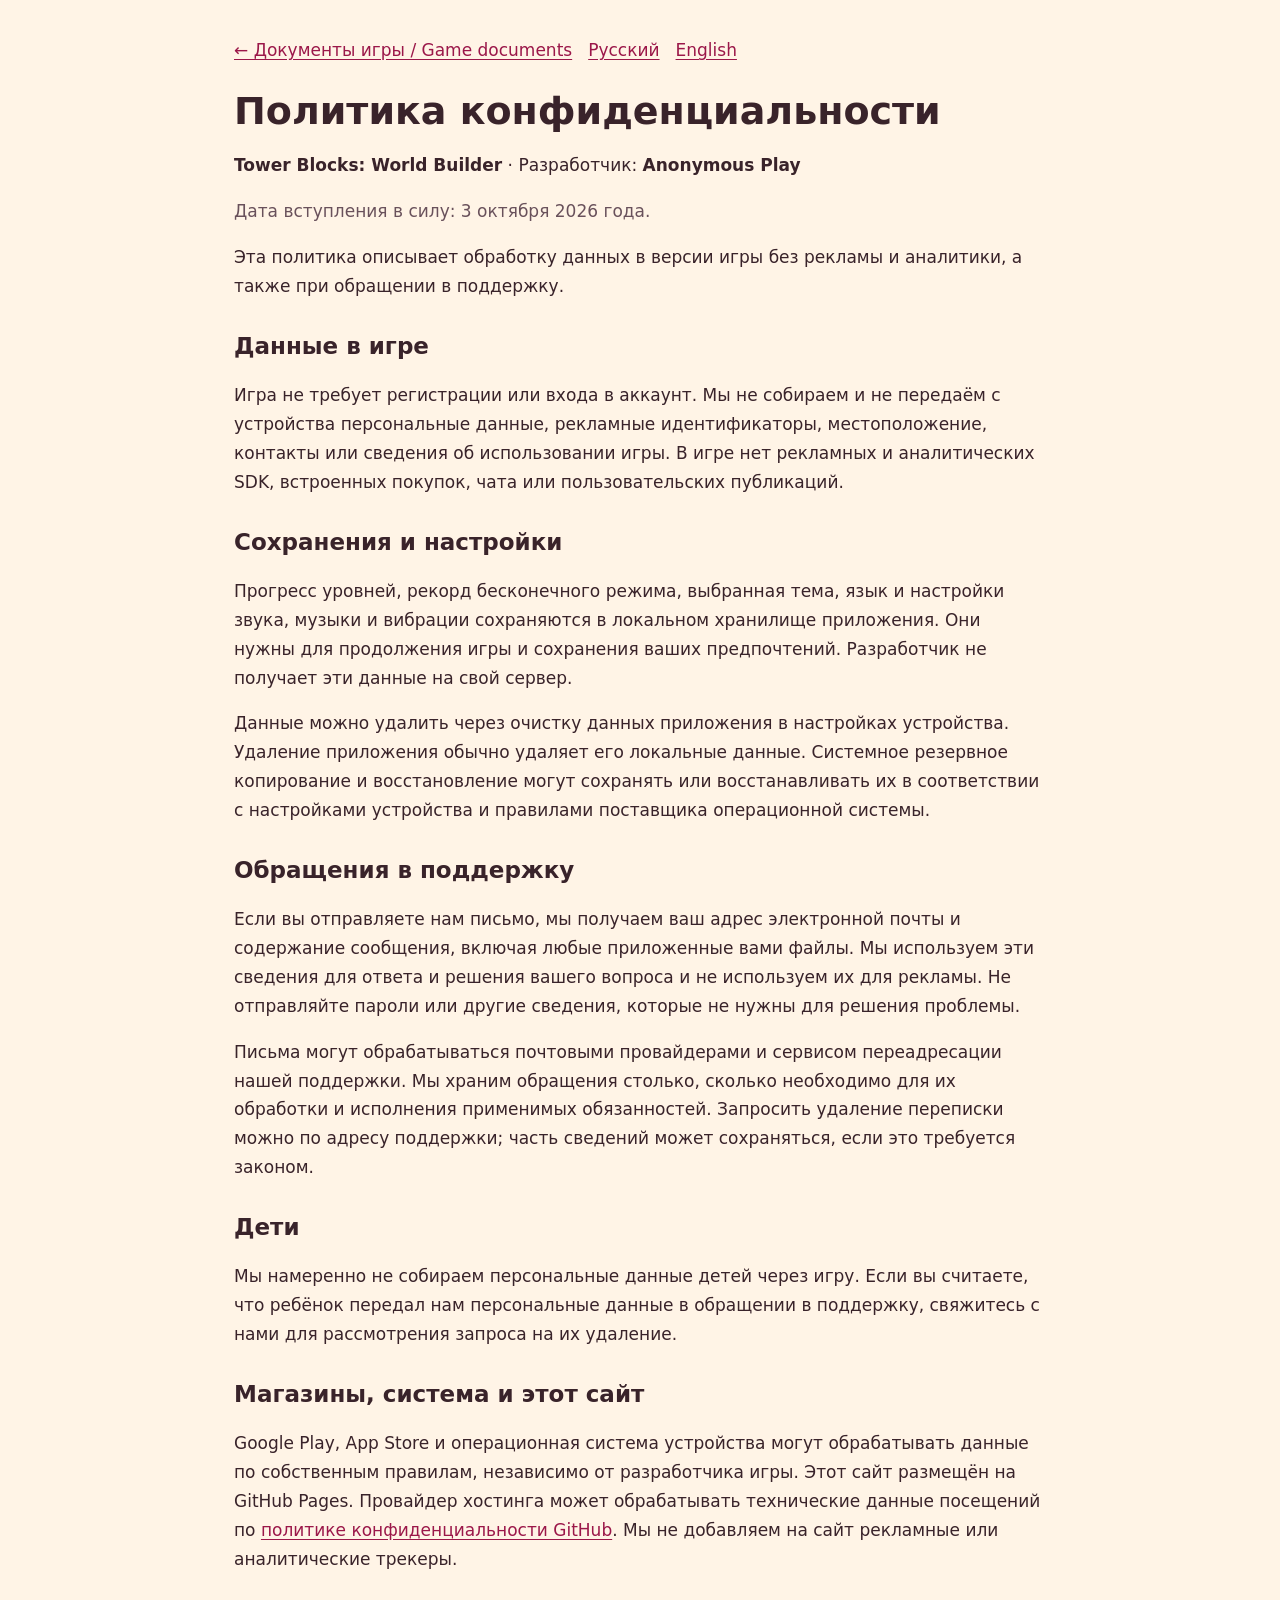
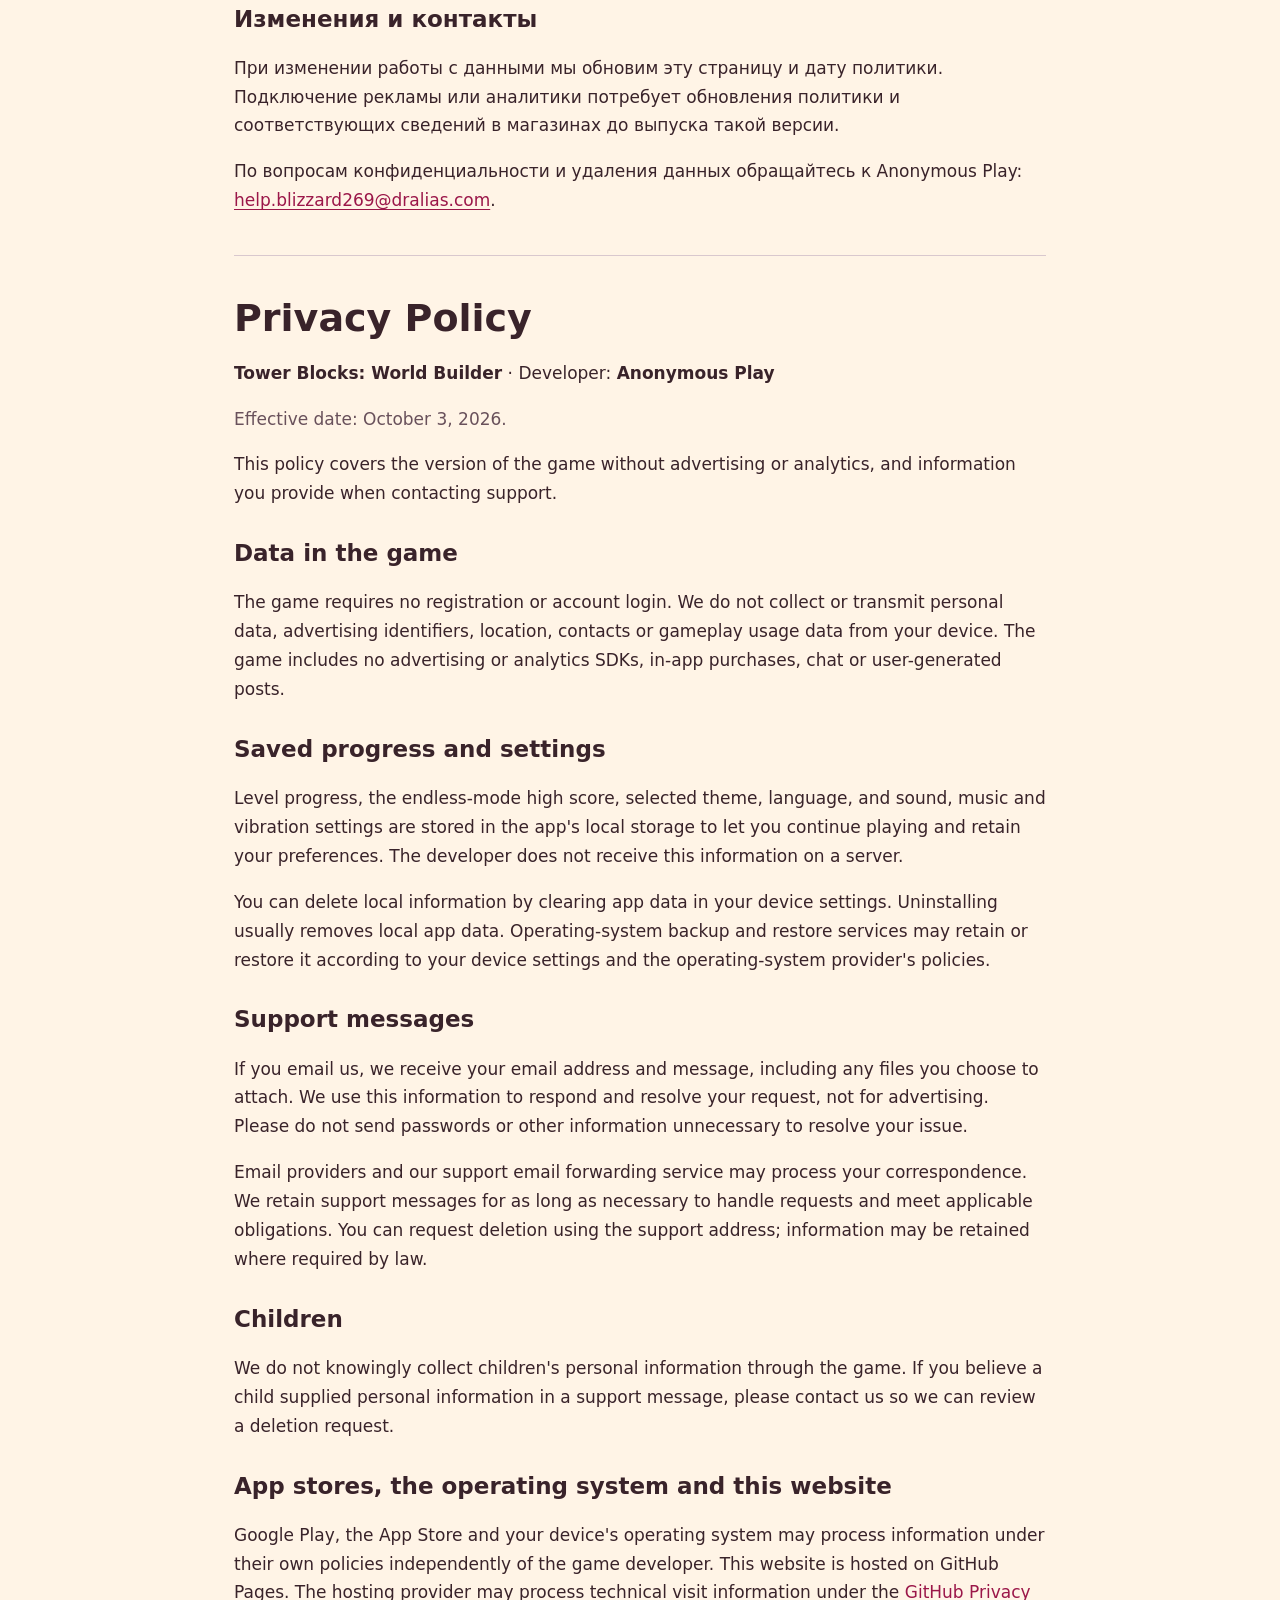
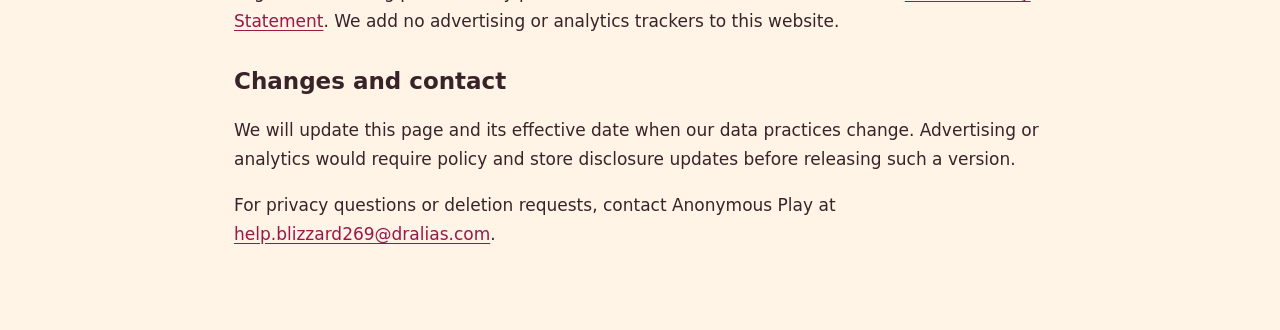
==== towerblocks/privacy.html @ ed06df06 "Add Tower Blocks privacy policy and per-game document catalog" ====
<!doctype html>
<html lang="ru">
<head><meta charset="utf-8"><meta name="viewport" content="width=device-width,initial-scale=1"><meta name="description" content="Privacy policy for Tower Blocks: World Builder by Anonymous Play. No advertising or analytics."><title>Tower Blocks: World Builder — Privacy Policy</title><link rel="stylesheet" href="../legal.css"></head>
<body><main>
<nav><a href="./">← Документы игры / Game documents</a><a href="#ru">Русский</a><a href="#en">English</a></nav>
<article id="ru" lang="ru">
<h1>Политика конфиденциальности</h1>
<p><strong>Tower Blocks: World Builder</strong> · Разработчик: <strong>Anonymous Play</strong></p>
<p class="date">Дата вступления в силу: 3 октября 2026 года.</p>
<p>Эта политика описывает обработку данных в версии игры без рекламы и аналитики, а также при обращении в поддержку.</p>
<h2>Данные в игре</h2>
<p>Игра не требует регистрации или входа в аккаунт. Мы не собираем и не передаём с устройства персональные данные, рекламные идентификаторы, местоположение, контакты или сведения об использовании игры. В игре нет рекламных и аналитических SDK, встроенных покупок, чата или пользовательских публикаций.</p>
<h2>Сохранения и настройки</h2>
<p>Прогресс уровней, рекорд бесконечного режима, выбранная тема, язык и настройки звука, музыки и вибрации сохраняются в локальном хранилище приложения. Они нужны для продолжения игры и сохранения ваших предпочтений. Разработчик не получает эти данные на свой сервер.</p>
<p>Данные можно удалить через очистку данных приложения в настройках устройства. Удаление приложения обычно удаляет его локальные данные. Системное резервное копирование и восстановление могут сохранять или восстанавливать их в соответствии с настройками устройства и правилами поставщика операционной системы.</p>
<h2>Обращения в поддержку</h2>
<p>Если вы отправляете нам письмо, мы получаем ваш адрес электронной почты и содержание сообщения, включая любые приложенные вами файлы. Мы используем эти сведения для ответа и решения вашего вопроса и не используем их для рекламы. Не отправляйте пароли или другие сведения, которые не нужны для решения проблемы.</p>
<p>Письма могут обрабатываться почтовыми провайдерами и сервисом переадресации нашей поддержки. Мы храним обращения столько, сколько необходимо для их обработки и исполнения применимых обязанностей. Запросить удаление переписки можно по адресу поддержки; часть сведений может сохраняться, если это требуется законом.</p>
<h2>Дети</h2>
<p>Мы намеренно не собираем персональные данные детей через игру. Если вы считаете, что ребёнок передал нам персональные данные в обращении в поддержку, свяжитесь с нами для рассмотрения запроса на их удаление.</p>
<h2>Магазины, система и этот сайт</h2>
<p>Google Play, App Store и операционная система устройства могут обрабатывать данные по собственным правилам, независимо от разработчика игры. Этот сайт размещён на GitHub Pages. Провайдер хостинга может обрабатывать технические данные посещений по <a href="https://docs.github.com/en/site-policy/privacy-policies/github-general-privacy-statement">политике конфиденциальности GitHub</a>. Мы не добавляем на сайт рекламные или аналитические трекеры.</p>
<h2>Изменения и контакты</h2>
<p>При изменении работы с данными мы обновим эту страницу и дату политики. Подключение рекламы или аналитики потребует обновления политики и соответствующих сведений в магазинах до выпуска такой версии.</p>
<p>По вопросам конфиденциальности и удаления данных обращайтесь к Anonymous Play: <a href="mailto:help.blizzard269@dralias.com">help.blizzard269@dralias.com</a>.</p>
</article>
<hr>
<article id="en" lang="en">
<h1>Privacy Policy</h1>
<p><strong>Tower Blocks: World Builder</strong> · Developer: <strong>Anonymous Play</strong></p>
<p class="date">Effective date: October 3, 2026.</p>
<p>This policy covers the version of the game without advertising or analytics, and information you provide when contacting support.</p>
<h2>Data in the game</h2>
<p>The game requires no registration or account login. We do not collect or transmit personal data, advertising identifiers, location, contacts or gameplay usage data from your device. The game includes no advertising or analytics SDKs, in-app purchases, chat or user-generated posts.</p>
<h2>Saved progress and settings</h2>
<p>Level progress, the endless-mode high score, selected theme, language, and sound, music and vibration settings are stored in the app's local storage to let you continue playing and retain your preferences. The developer does not receive this information on a server.</p>
<p>You can delete local information by clearing app data in your device settings. Uninstalling usually removes local app data. Operating-system backup and restore services may retain or restore it according to your device settings and the operating-system provider's policies.</p>
<h2>Support messages</h2>
<p>If you email us, we receive your email address and message, including any files you choose to attach. We use this information to respond and resolve your request, not for advertising. Please do not send passwords or other information unnecessary to resolve your issue.</p>
<p>Email providers and our support email forwarding service may process your correspondence. We retain support messages for as long as necessary to handle requests and meet applicable obligations. You can request deletion using the support address; information may be retained where required by law.</p>
<h2>Children</h2>
<p>We do not knowingly collect children's personal information through the game. If you believe a child supplied personal information in a support message, please contact us so we can review a deletion request.</p>
<h2>App stores, the operating system and this website</h2>
<p>Google Play, the App Store and your device's operating system may process information under their own policies independently of the game developer. This website is hosted on GitHub Pages. The hosting provider may process technical visit information under the <a href="https://docs.github.com/en/site-policy/privacy-policies/github-general-privacy-statement">GitHub Privacy Statement</a>. We add no advertising or analytics trackers to this website.</p>
<h2>Changes and contact</h2>
<p>We will update this page and its effective date when our data practices change. Advertising or analytics would require policy and store disclosure updates before releasing such a version.</p>
<p>For privacy questions or deletion requests, contact Anonymous Play at <a href="mailto:help.blizzard269@dralias.com">help.blizzard269@dralias.com</a>.</p>
</article>
</main></body></html>
---- legal.css ----
:root{color-scheme:light}*{box-sizing:border-box}body{margin:0;background:#fff4e6;color:#39232a;font:17px/1.7 system-ui,-apple-system,"Segoe UI",sans-serif}main{max-width:860px;margin:auto;padding:36px 24px 64px}h1{font-size:clamp(26px,5vw,38px);line-height:1.2;margin:24px 0 12px}h2{font-size:23px;line-height:1.35;margin-top:30px}a{color:#9b1749;text-underline-offset:3px}nav{display:flex;flex-wrap:wrap;gap:16px}.date{color:#69515b}section{background:#fff;padding:12px 24px 24px;border-radius:16px;margin:24px 0}hr{border:0;border-top:1px solid #d9c8ce;margin:40px 0}@media(max-width:480px){main{padding:24px 16px 40px}section{padding:8px 16px 20px}}@media print{body{background:#fff}main{max-width:none}section{padding:0}nav{display:none}}
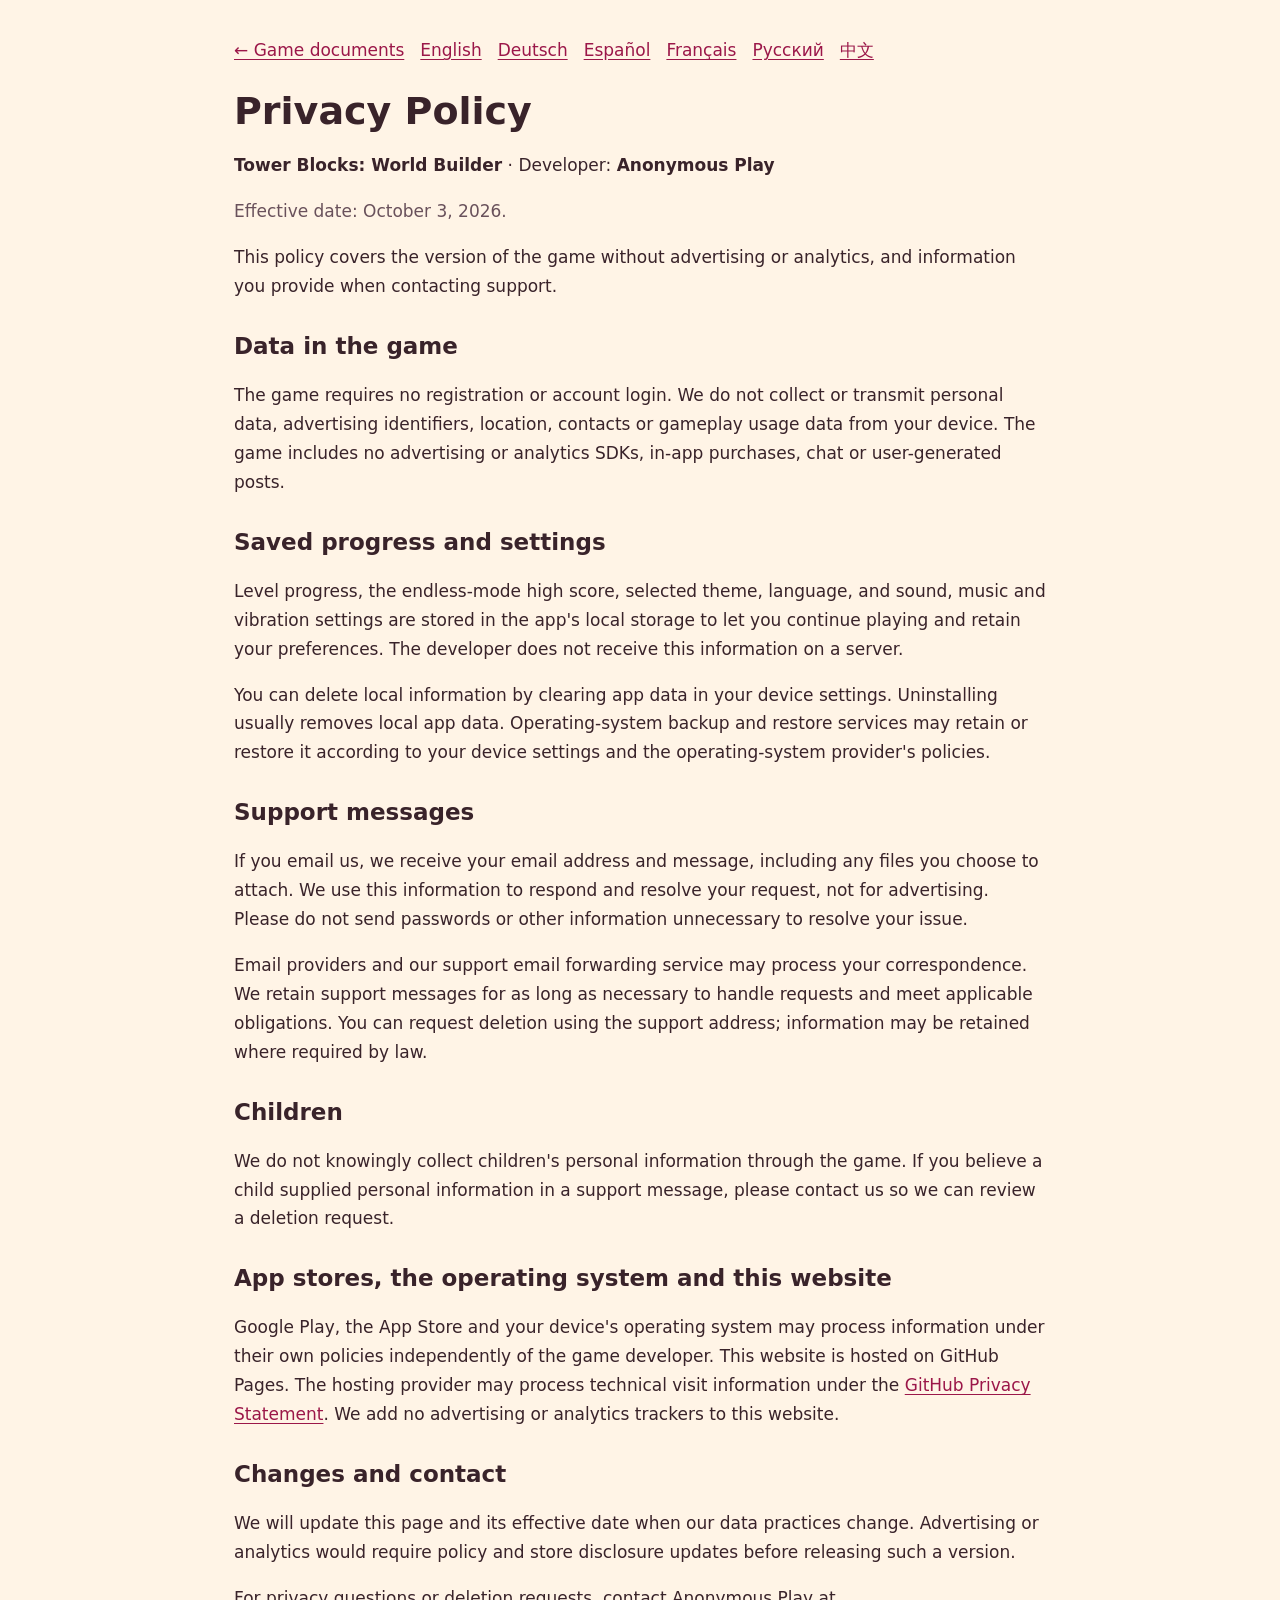
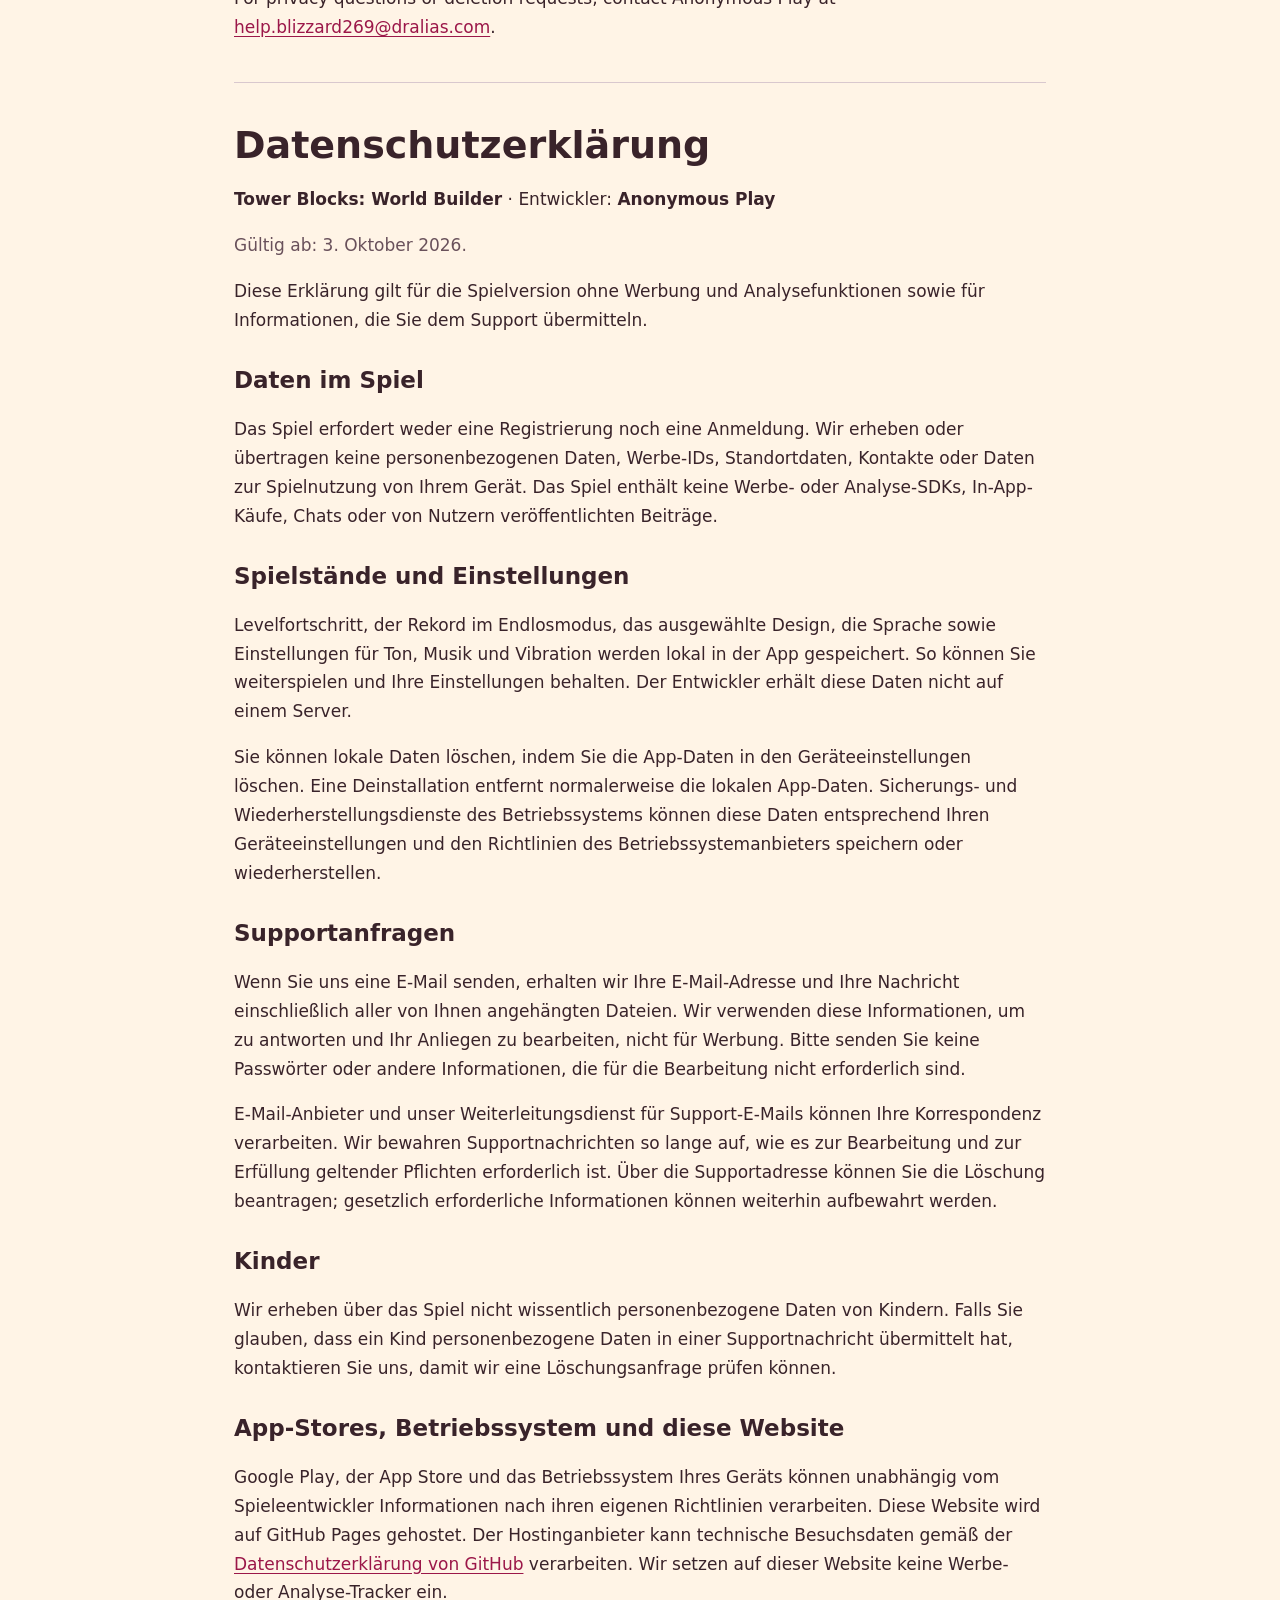
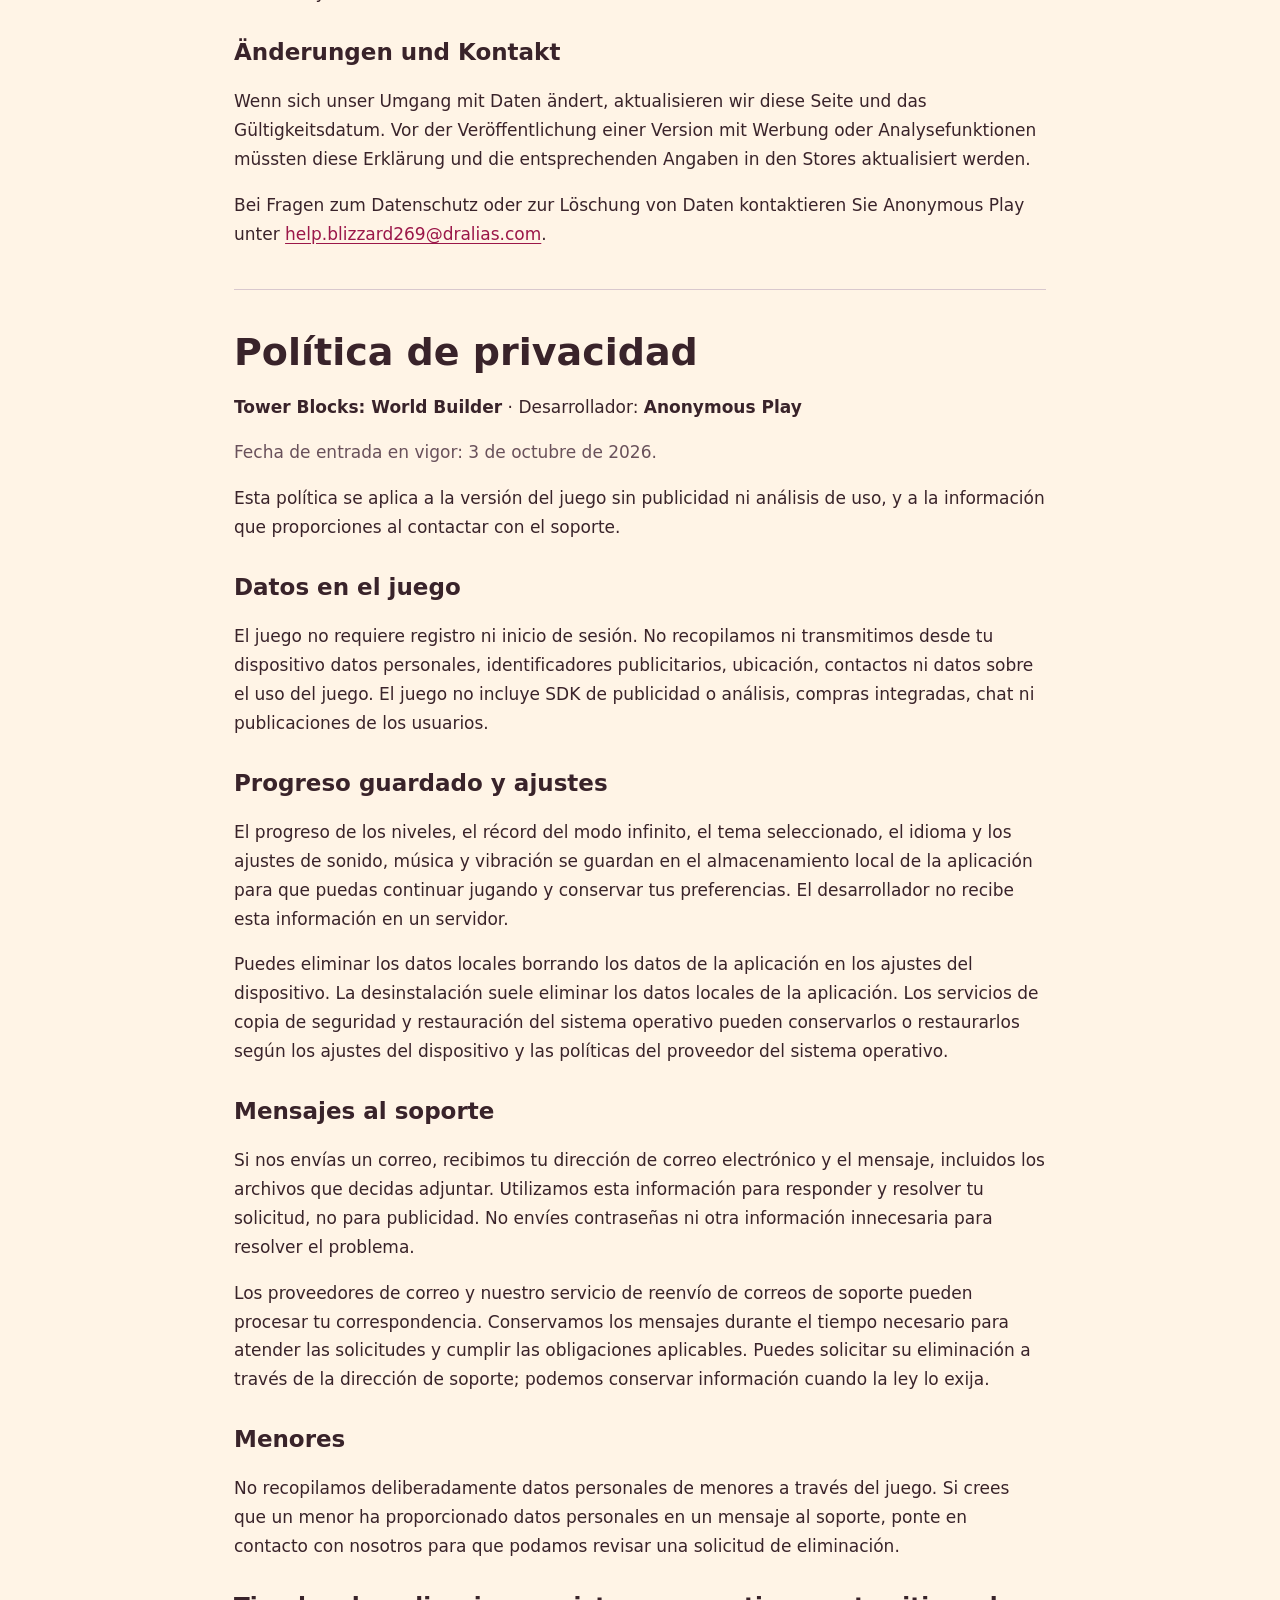
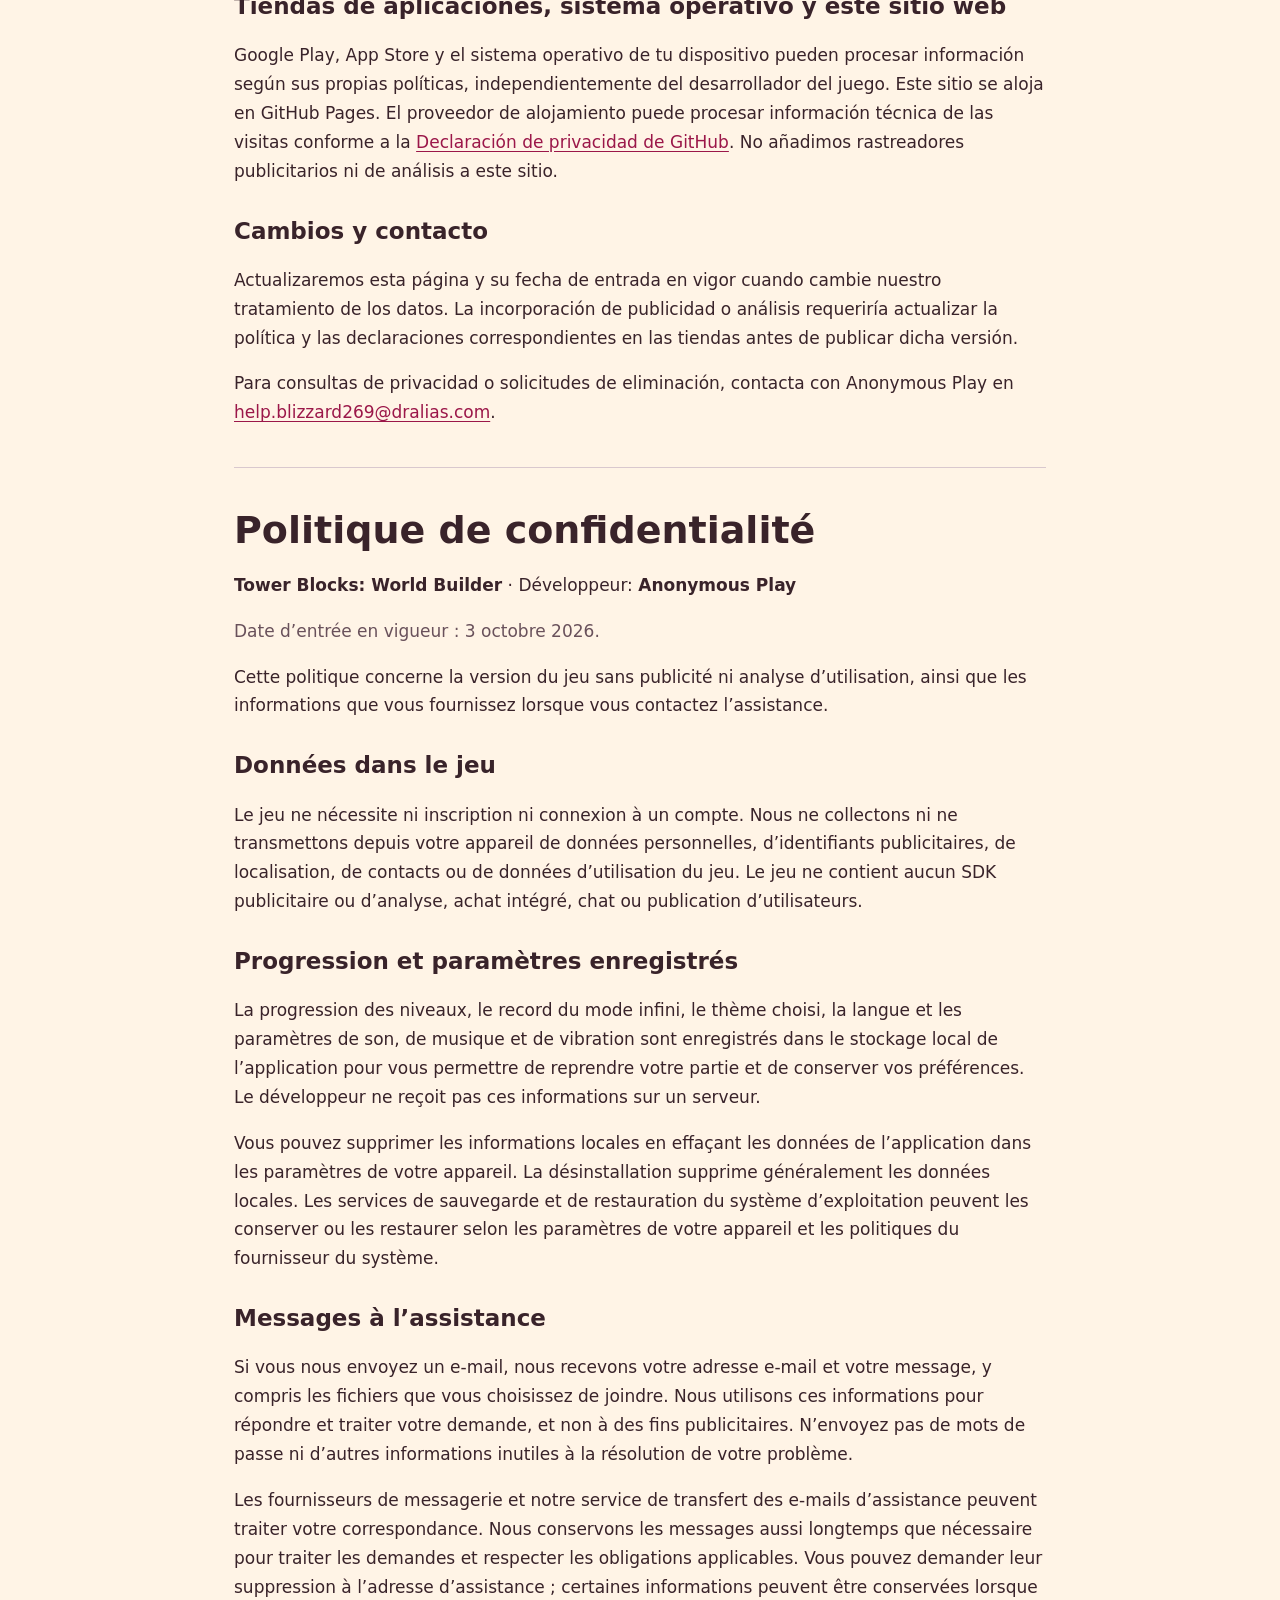
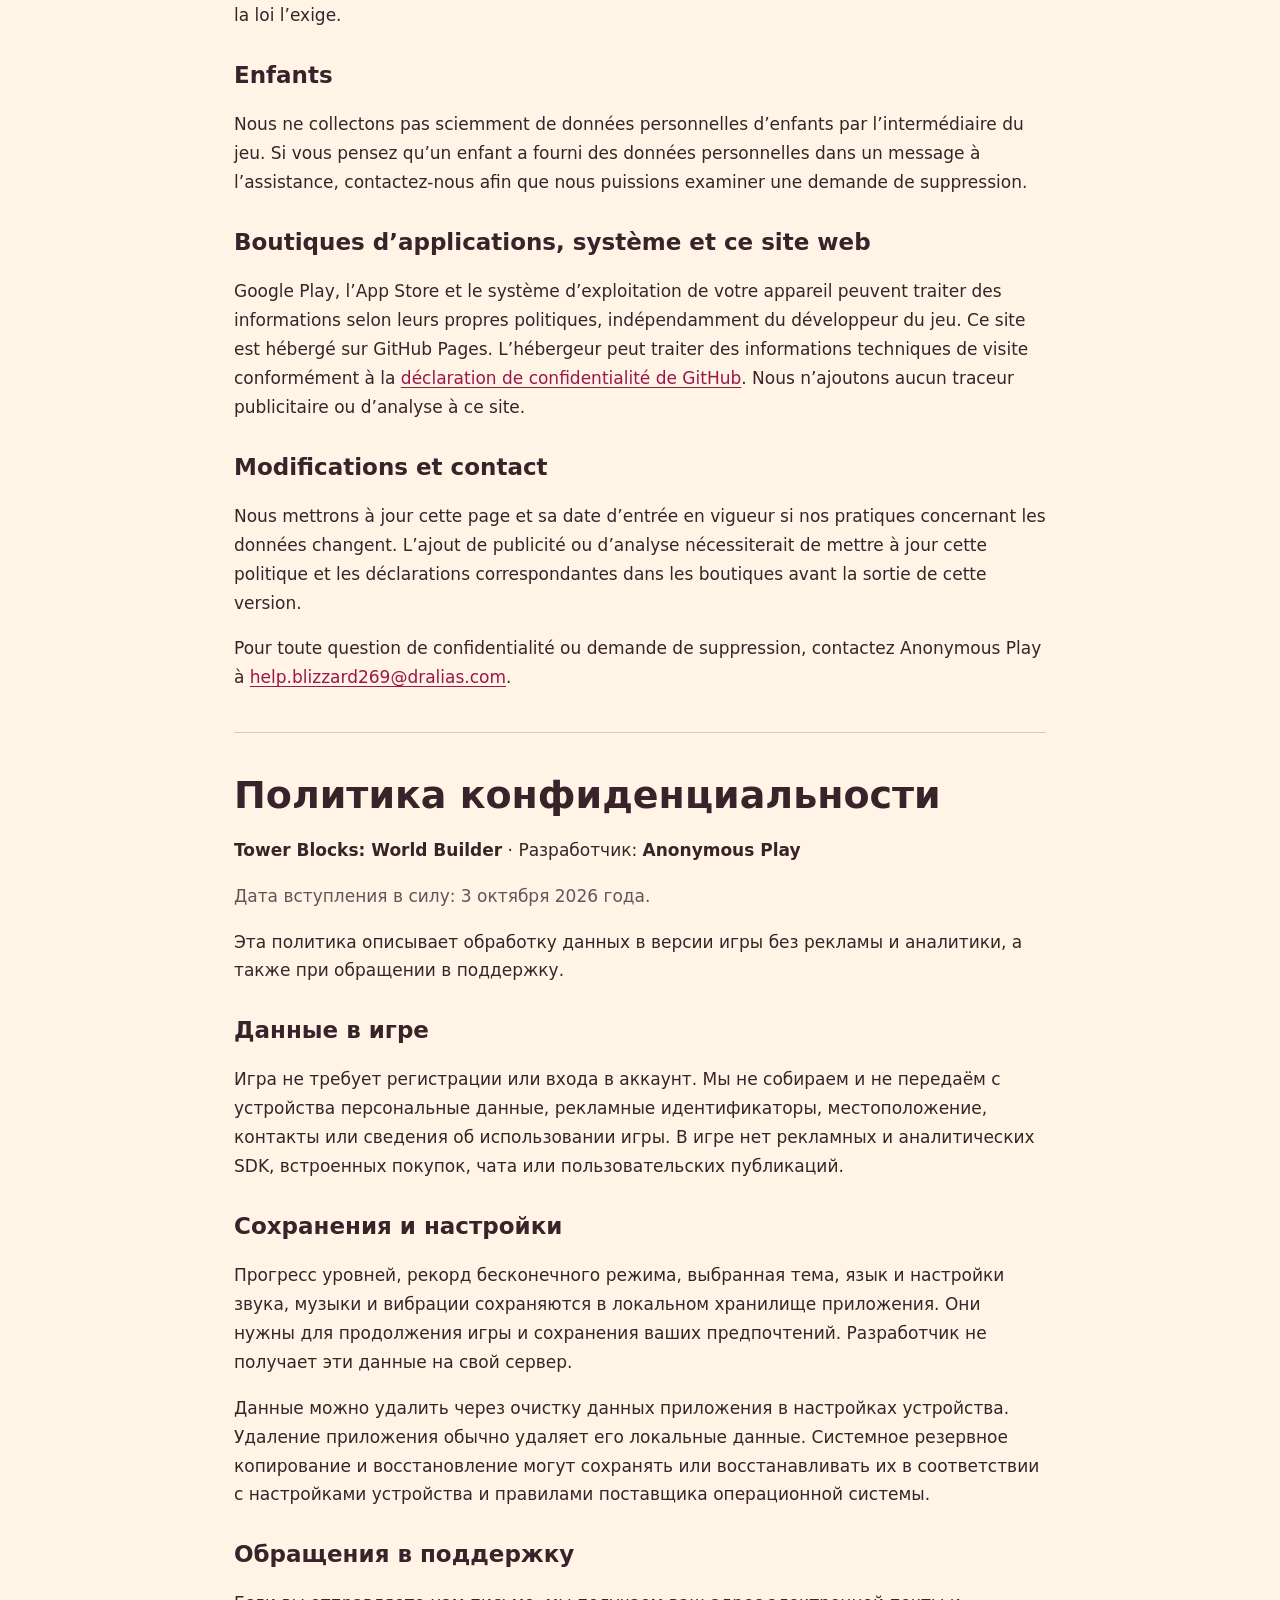
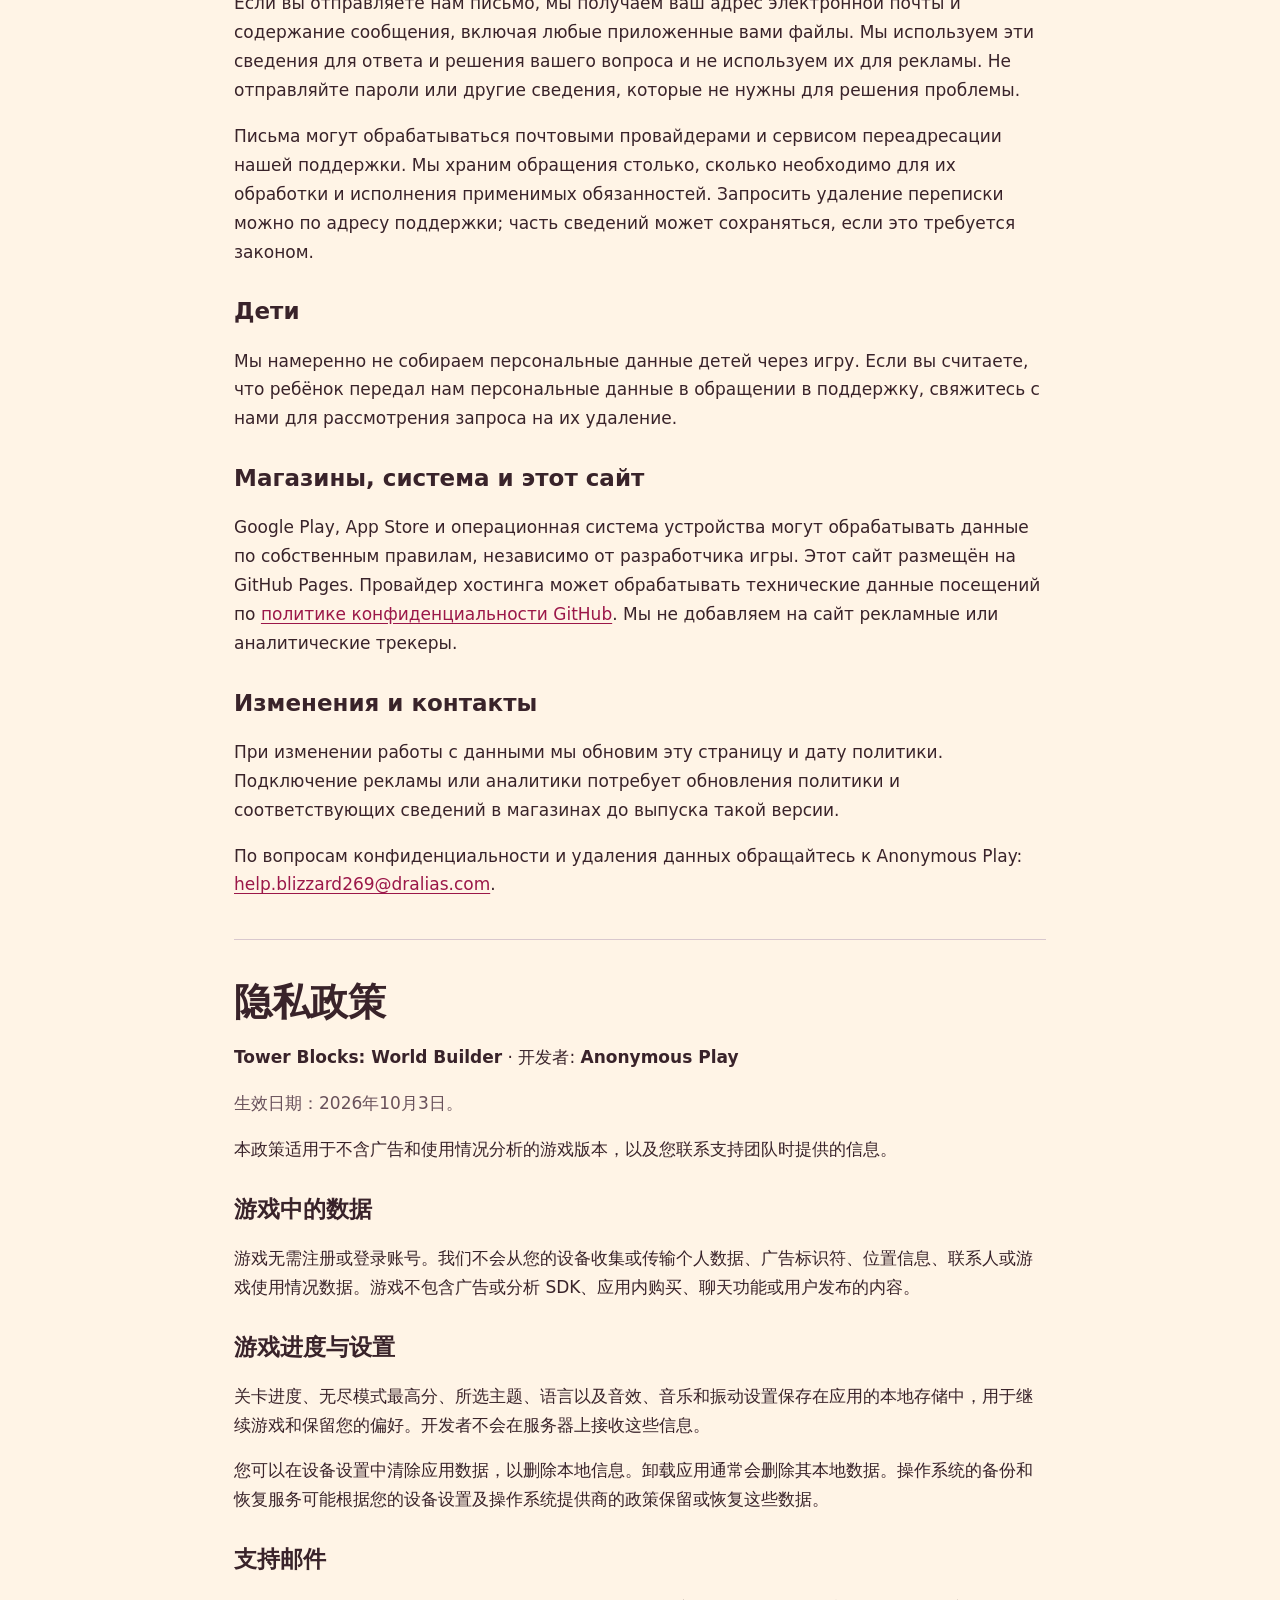
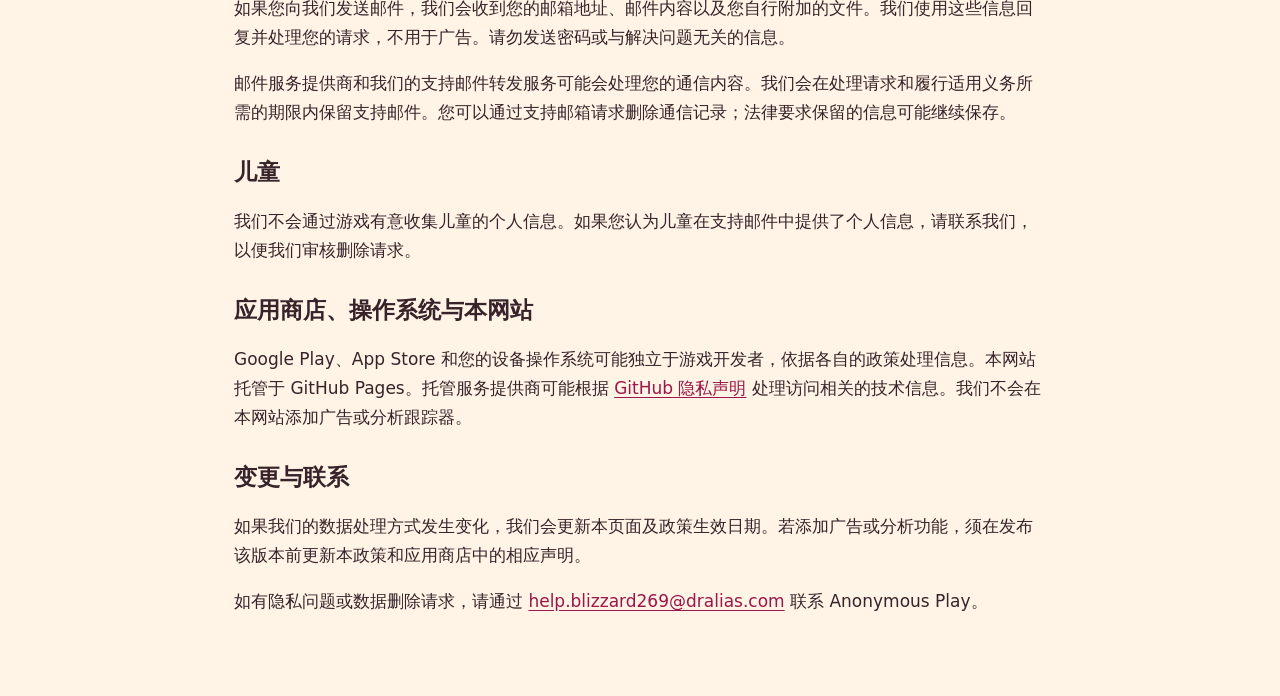
==== commit b53d3e15: "Translate Tower Blocks privacy policy into all game languages" ====
--- a/towerblocks/privacy.html
+++ b/towerblocks/privacy.html
@@ -1,8 +1,96 @@
 <!doctype html>
-<html lang="ru">
+<html lang="en">
 <head><meta charset="utf-8"><meta name="viewport" content="width=device-width,initial-scale=1"><meta name="description" content="Privacy policy for Tower Blocks: World Builder by Anonymous Play. No advertising or analytics."><title>Tower Blocks: World Builder — Privacy Policy</title><link rel="stylesheet" href="../legal.css"></head>
 <body><main>
-<nav><a href="./">← Документы игры / Game documents</a><a href="#ru">Русский</a><a href="#en">English</a></nav>
+<nav aria-label="Languages"><a href="./">← Game documents</a><a href="#en" lang="en">English</a><a href="#de" lang="de">Deutsch</a><a href="#es" lang="es">Español</a><a href="#fr" lang="fr">Français</a><a href="#ru" lang="ru">Русский</a><a href="#zh" lang="zh">中文</a></nav>
+<article id="en" lang="en">
+<h1>Privacy Policy</h1>
+<p><strong>Tower Blocks: World Builder</strong> · Developer: <strong>Anonymous Play</strong></p>
+<p class="date">Effective date: October 3, 2026.</p>
+<p>This policy covers the version of the game without advertising or analytics, and information you provide when contacting support.</p>
+<h2>Data in the game</h2>
+<p>The game requires no registration or account login. We do not collect or transmit personal data, advertising identifiers, location, contacts or gameplay usage data from your device. The game includes no advertising or analytics SDKs, in-app purchases, chat or user-generated posts.</p>
+<h2>Saved progress and settings</h2>
+<p>Level progress, the endless-mode high score, selected theme, language, and sound, music and vibration settings are stored in the app's local storage to let you continue playing and retain your preferences. The developer does not receive this information on a server.</p>
+<p>You can delete local information by clearing app data in your device settings. Uninstalling usually removes local app data. Operating-system backup and restore services may retain or restore it according to your device settings and the operating-system provider's policies.</p>
+<h2>Support messages</h2>
+<p>If you email us, we receive your email address and message, including any files you choose to attach. We use this information to respond and resolve your request, not for advertising. Please do not send passwords or other information unnecessary to resolve your issue.</p>
+<p>Email providers and our support email forwarding service may process your correspondence. We retain support messages for as long as necessary to handle requests and meet applicable obligations. You can request deletion using the support address; information may be retained where required by law.</p>
+<h2>Children</h2>
+<p>We do not knowingly collect children's personal information through the game. If you believe a child supplied personal information in a support message, please contact us so we can review a deletion request.</p>
+<h2>App stores, the operating system and this website</h2>
+<p>Google Play, the App Store and your device's operating system may process information under their own policies independently of the game developer. This website is hosted on GitHub Pages. The hosting provider may process technical visit information under the <a href="https://docs.github.com/en/site-policy/privacy-policies/github-general-privacy-statement">GitHub Privacy Statement</a>. We add no advertising or analytics trackers to this website.</p>
+<h2>Changes and contact</h2>
+<p>We will update this page and its effective date when our data practices change. Advertising or analytics would require policy and store disclosure updates before releasing such a version.</p>
+<p>For privacy questions or deletion requests, contact Anonymous Play at <a href="mailto:help.blizzard269@dralias.com">help.blizzard269@dralias.com</a>.</p>
+</article>
+<hr>
+<article id="de" lang="de">
+<h1>Datenschutzerklärung</h1>
+<p><strong>Tower Blocks: World Builder</strong> · Entwickler: <strong>Anonymous Play</strong></p>
+<p class="date">Gültig ab: 3. Oktober 2026.</p>
+<p>Diese Erklärung gilt für die Spielversion ohne Werbung und Analysefunktionen sowie für Informationen, die Sie dem Support übermitteln.</p>
+<h2>Daten im Spiel</h2>
+<p>Das Spiel erfordert weder eine Registrierung noch eine Anmeldung. Wir erheben oder übertragen keine personenbezogenen Daten, Werbe-IDs, Standortdaten, Kontakte oder Daten zur Spielnutzung von Ihrem Gerät. Das Spiel enthält keine Werbe- oder Analyse-SDKs, In-App-Käufe, Chats oder von Nutzern veröffentlichten Beiträge.</p>
+<h2>Spielstände und Einstellungen</h2>
+<p>Levelfortschritt, der Rekord im Endlosmodus, das ausgewählte Design, die Sprache sowie Einstellungen für Ton, Musik und Vibration werden lokal in der App gespeichert. So können Sie weiterspielen und Ihre Einstellungen behalten. Der Entwickler erhält diese Daten nicht auf einem Server.</p>
+<p>Sie können lokale Daten löschen, indem Sie die App-Daten in den Geräteeinstellungen löschen. Eine Deinstallation entfernt normalerweise die lokalen App-Daten. Sicherungs- und Wiederherstellungsdienste des Betriebssystems können diese Daten entsprechend Ihren Geräteeinstellungen und den Richtlinien des Betriebssystemanbieters speichern oder wiederherstellen.</p>
+<h2>Supportanfragen</h2>
+<p>Wenn Sie uns eine E-Mail senden, erhalten wir Ihre E-Mail-Adresse und Ihre Nachricht einschließlich aller von Ihnen angehängten Dateien. Wir verwenden diese Informationen, um zu antworten und Ihr Anliegen zu bearbeiten, nicht für Werbung. Bitte senden Sie keine Passwörter oder andere Informationen, die für die Bearbeitung nicht erforderlich sind.</p>
+<p>E-Mail-Anbieter und unser Weiterleitungsdienst für Support-E-Mails können Ihre Korrespondenz verarbeiten. Wir bewahren Supportnachrichten so lange auf, wie es zur Bearbeitung und zur Erfüllung geltender Pflichten erforderlich ist. Über die Supportadresse können Sie die Löschung beantragen; gesetzlich erforderliche Informationen können weiterhin aufbewahrt werden.</p>
+<h2>Kinder</h2>
+<p>Wir erheben über das Spiel nicht wissentlich personenbezogene Daten von Kindern. Falls Sie glauben, dass ein Kind personenbezogene Daten in einer Supportnachricht übermittelt hat, kontaktieren Sie uns, damit wir eine Löschungsanfrage prüfen können.</p>
+<h2>App-Stores, Betriebssystem und diese Website</h2>
+<p>Google Play, der App Store und das Betriebssystem Ihres Geräts können unabhängig vom Spieleentwickler Informationen nach ihren eigenen Richtlinien verarbeiten. Diese Website wird auf GitHub Pages gehostet. Der Hostinganbieter kann technische Besuchsdaten gemäß der <a href="https://docs.github.com/en/site-policy/privacy-policies/github-general-privacy-statement">Datenschutzerklärung von GitHub</a> verarbeiten. Wir setzen auf dieser Website keine Werbe- oder Analyse-Tracker ein.</p>
+<h2>Änderungen und Kontakt</h2>
+<p>Wenn sich unser Umgang mit Daten ändert, aktualisieren wir diese Seite und das Gültigkeitsdatum. Vor der Veröffentlichung einer Version mit Werbung oder Analysefunktionen müssten diese Erklärung und die entsprechenden Angaben in den Stores aktualisiert werden.</p>
+<p>Bei Fragen zum Datenschutz oder zur Löschung von Daten kontaktieren Sie Anonymous Play unter <a href="mailto:help.blizzard269@dralias.com">help.blizzard269@dralias.com</a>.</p>
+</article>
+<hr>
+<article id="es" lang="es">
+<h1>Política de privacidad</h1>
+<p><strong>Tower Blocks: World Builder</strong> · Desarrollador: <strong>Anonymous Play</strong></p>
+<p class="date">Fecha de entrada en vigor: 3 de octubre de 2026.</p>
+<p>Esta política se aplica a la versión del juego sin publicidad ni análisis de uso, y a la información que proporciones al contactar con el soporte.</p>
+<h2>Datos en el juego</h2>
+<p>El juego no requiere registro ni inicio de sesión. No recopilamos ni transmitimos desde tu dispositivo datos personales, identificadores publicitarios, ubicación, contactos ni datos sobre el uso del juego. El juego no incluye SDK de publicidad o análisis, compras integradas, chat ni publicaciones de los usuarios.</p>
+<h2>Progreso guardado y ajustes</h2>
+<p>El progreso de los niveles, el récord del modo infinito, el tema seleccionado, el idioma y los ajustes de sonido, música y vibración se guardan en el almacenamiento local de la aplicación para que puedas continuar jugando y conservar tus preferencias. El desarrollador no recibe esta información en un servidor.</p>
+<p>Puedes eliminar los datos locales borrando los datos de la aplicación en los ajustes del dispositivo. La desinstalación suele eliminar los datos locales de la aplicación. Los servicios de copia de seguridad y restauración del sistema operativo pueden conservarlos o restaurarlos según los ajustes del dispositivo y las políticas del proveedor del sistema operativo.</p>
+<h2>Mensajes al soporte</h2>
+<p>Si nos envías un correo, recibimos tu dirección de correo electrónico y el mensaje, incluidos los archivos que decidas adjuntar. Utilizamos esta información para responder y resolver tu solicitud, no para publicidad. No envíes contraseñas ni otra información innecesaria para resolver el problema.</p>
+<p>Los proveedores de correo y nuestro servicio de reenvío de correos de soporte pueden procesar tu correspondencia. Conservamos los mensajes durante el tiempo necesario para atender las solicitudes y cumplir las obligaciones aplicables. Puedes solicitar su eliminación a través de la dirección de soporte; podemos conservar información cuando la ley lo exija.</p>
+<h2>Menores</h2>
+<p>No recopilamos deliberadamente datos personales de menores a través del juego. Si crees que un menor ha proporcionado datos personales en un mensaje al soporte, ponte en contacto con nosotros para que podamos revisar una solicitud de eliminación.</p>
+<h2>Tiendas de aplicaciones, sistema operativo y este sitio web</h2>
+<p>Google Play, App Store y el sistema operativo de tu dispositivo pueden procesar información según sus propias políticas, independientemente del desarrollador del juego. Este sitio se aloja en GitHub Pages. El proveedor de alojamiento puede procesar información técnica de las visitas conforme a la <a href="https://docs.github.com/en/site-policy/privacy-policies/github-general-privacy-statement">Declaración de privacidad de GitHub</a>. No añadimos rastreadores publicitarios ni de análisis a este sitio.</p>
+<h2>Cambios y contacto</h2>
+<p>Actualizaremos esta página y su fecha de entrada en vigor cuando cambie nuestro tratamiento de los datos. La incorporación de publicidad o análisis requeriría actualizar la política y las declaraciones correspondientes en las tiendas antes de publicar dicha versión.</p>
+<p>Para consultas de privacidad o solicitudes de eliminación, contacta con Anonymous Play en <a href="mailto:help.blizzard269@dralias.com">help.blizzard269@dralias.com</a>.</p>
+</article>
+<hr>
+<article id="fr" lang="fr">
+<h1>Politique de confidentialité</h1>
+<p><strong>Tower Blocks: World Builder</strong> · Développeur: <strong>Anonymous Play</strong></p>
+<p class="date">Date d’entrée en vigueur : 3 octobre 2026.</p>
+<p>Cette politique concerne la version du jeu sans publicité ni analyse d’utilisation, ainsi que les informations que vous fournissez lorsque vous contactez l’assistance.</p>
+<h2>Données dans le jeu</h2>
+<p>Le jeu ne nécessite ni inscription ni connexion à un compte. Nous ne collectons ni ne transmettons depuis votre appareil de données personnelles, d’identifiants publicitaires, de localisation, de contacts ou de données d’utilisation du jeu. Le jeu ne contient aucun SDK publicitaire ou d’analyse, achat intégré, chat ou publication d’utilisateurs.</p>
+<h2>Progression et paramètres enregistrés</h2>
+<p>La progression des niveaux, le record du mode infini, le thème choisi, la langue et les paramètres de son, de musique et de vibration sont enregistrés dans le stockage local de l’application pour vous permettre de reprendre votre partie et de conserver vos préférences. Le développeur ne reçoit pas ces informations sur un serveur.</p>
+<p>Vous pouvez supprimer les informations locales en effaçant les données de l’application dans les paramètres de votre appareil. La désinstallation supprime généralement les données locales. Les services de sauvegarde et de restauration du système d’exploitation peuvent les conserver ou les restaurer selon les paramètres de votre appareil et les politiques du fournisseur du système.</p>
+<h2>Messages à l’assistance</h2>
+<p>Si vous nous envoyez un e-mail, nous recevons votre adresse e-mail et votre message, y compris les fichiers que vous choisissez de joindre. Nous utilisons ces informations pour répondre et traiter votre demande, et non à des fins publicitaires. N’envoyez pas de mots de passe ni d’autres informations inutiles à la résolution de votre problème.</p>
+<p>Les fournisseurs de messagerie et notre service de transfert des e-mails d’assistance peuvent traiter votre correspondance. Nous conservons les messages aussi longtemps que nécessaire pour traiter les demandes et respecter les obligations applicables. Vous pouvez demander leur suppression à l’adresse d’assistance ; certaines informations peuvent être conservées lorsque la loi l’exige.</p>
+<h2>Enfants</h2>
+<p>Nous ne collectons pas sciemment de données personnelles d’enfants par l’intermédiaire du jeu. Si vous pensez qu’un enfant a fourni des données personnelles dans un message à l’assistance, contactez-nous afin que nous puissions examiner une demande de suppression.</p>
+<h2>Boutiques d’applications, système et ce site web</h2>
+<p>Google Play, l’App Store et le système d’exploitation de votre appareil peuvent traiter des informations selon leurs propres politiques, indépendamment du développeur du jeu. Ce site est hébergé sur GitHub Pages. L’hébergeur peut traiter des informations techniques de visite conformément à la <a href="https://docs.github.com/en/site-policy/privacy-policies/github-general-privacy-statement">déclaration de confidentialité de GitHub</a>. Nous n’ajoutons aucun traceur publicitaire ou d’analyse à ce site.</p>
+<h2>Modifications et contact</h2>
+<p>Nous mettrons à jour cette page et sa date d’entrée en vigueur si nos pratiques concernant les données changent. L’ajout de publicité ou d’analyse nécessiterait de mettre à jour cette politique et les déclarations correspondantes dans les boutiques avant la sortie de cette version.</p>
+<p>Pour toute question de confidentialité ou demande de suppression, contactez Anonymous Play à <a href="mailto:help.blizzard269@dralias.com">help.blizzard269@dralias.com</a>.</p>
+</article>
+<hr>
 <article id="ru" lang="ru">
 <h1>Политика конфиденциальности</h1>
 <p><strong>Tower Blocks: World Builder</strong> · Разработчик: <strong>Anonymous Play</strong></p>
@@ -25,25 +113,25 @@
 <p>По вопросам конфиденциальности и удаления данных обращайтесь к Anonymous Play: <a href="mailto:help.blizzard269@dralias.com">help.blizzard269@dralias.com</a>.</p>
 </article>
 <hr>
-<article id="en" lang="en">
-<h1>Privacy Policy</h1>
-<p><strong>Tower Blocks: World Builder</strong> · Developer: <strong>Anonymous Play</strong></p>
-<p class="date">Effective date: October 3, 2026.</p>
-<p>This policy covers the version of the game without advertising or analytics, and information you provide when contacting support.</p>
-<h2>Data in the game</h2>
-<p>The game requires no registration or account login. We do not collect or transmit personal data, advertising identifiers, location, contacts or gameplay usage data from your device. The game includes no advertising or analytics SDKs, in-app purchases, chat or user-generated posts.</p>
-<h2>Saved progress and settings</h2>
-<p>Level progress, the endless-mode high score, selected theme, language, and sound, music and vibration settings are stored in the app's local storage to let you continue playing and retain your preferences. The developer does not receive this information on a server.</p>
-<p>You can delete local information by clearing app data in your device settings. Uninstalling usually removes local app data. Operating-system backup and restore services may retain or restore it according to your device settings and the operating-system provider's policies.</p>
-<h2>Support messages</h2>
-<p>If you email us, we receive your email address and message, including any files you choose to attach. We use this information to respond and resolve your request, not for advertising. Please do not send passwords or other information unnecessary to resolve your issue.</p>
-<p>Email providers and our support email forwarding service may process your correspondence. We retain support messages for as long as necessary to handle requests and meet applicable obligations. You can request deletion using the support address; information may be retained where required by law.</p>
-<h2>Children</h2>
-<p>We do not knowingly collect children's personal information through the game. If you believe a child supplied personal information in a support message, please contact us so we can review a deletion request.</p>
-<h2>App stores, the operating system and this website</h2>
-<p>Google Play, the App Store and your device's operating system may process information under their own policies independently of the game developer. This website is hosted on GitHub Pages. The hosting provider may process technical visit information under the <a href="https://docs.github.com/en/site-policy/privacy-policies/github-general-privacy-statement">GitHub Privacy Statement</a>. We add no advertising or analytics trackers to this website.</p>
-<h2>Changes and contact</h2>
-<p>We will update this page and its effective date when our data practices change. Advertising or analytics would require policy and store disclosure updates before releasing such a version.</p>
-<p>For privacy questions or deletion requests, contact Anonymous Play at <a href="mailto:help.blizzard269@dralias.com">help.blizzard269@dralias.com</a>.</p>
+<article id="zh" lang="zh">
+<h1>隐私政策</h1>
+<p><strong>Tower Blocks: World Builder</strong> · 开发者: <strong>Anonymous Play</strong></p>
+<p class="date">生效日期：2026年10月3日。</p>
+<p>本政策适用于不含广告和使用情况分析的游戏版本，以及您联系支持团队时提供的信息。</p>
+<h2>游戏中的数据</h2>
+<p>游戏无需注册或登录账号。我们不会从您的设备收集或传输个人数据、广告标识符、位置信息、联系人或游戏使用情况数据。游戏不包含广告或分析 SDK、应用内购买、聊天功能或用户发布的内容。</p>
+<h2>游戏进度与设置</h2>
+<p>关卡进度、无尽模式最高分、所选主题、语言以及音效、音乐和振动设置保存在应用的本地存储中，用于继续游戏和保留您的偏好。开发者不会在服务器上接收这些信息。</p>
+<p>您可以在设备设置中清除应用数据，以删除本地信息。卸载应用通常会删除其本地数据。操作系统的备份和恢复服务可能根据您的设备设置及操作系统提供商的政策保留或恢复这些数据。</p>
+<h2>支持邮件</h2>
+<p>如果您向我们发送邮件，我们会收到您的邮箱地址、邮件内容以及您自行附加的文件。我们使用这些信息回复并处理您的请求，不用于广告。请勿发送密码或与解决问题无关的信息。</p>
+<p>邮件服务提供商和我们的支持邮件转发服务可能会处理您的通信内容。我们会在处理请求和履行适用义务所需的期限内保留支持邮件。您可以通过支持邮箱请求删除通信记录；法律要求保留的信息可能继续保存。</p>
+<h2>儿童</h2>
+<p>我们不会通过游戏有意收集儿童的个人信息。如果您认为儿童在支持邮件中提供了个人信息，请联系我们，以便我们审核删除请求。</p>
+<h2>应用商店、操作系统与本网站</h2>
+<p>Google Play、App Store 和您的设备操作系统可能独立于游戏开发者，依据各自的政策处理信息。本网站托管于 GitHub Pages。托管服务提供商可能根据 <a href="https://docs.github.com/en/site-policy/privacy-policies/github-general-privacy-statement">GitHub 隐私声明</a> 处理访问相关的技术信息。我们不会在本网站添加广告或分析跟踪器。</p>
+<h2>变更与联系</h2>
+<p>如果我们的数据处理方式发生变化，我们会更新本页面及政策生效日期。若添加广告或分析功能，须在发布该版本前更新本政策和应用商店中的相应声明。</p>
+<p>如有隐私问题或数据删除请求，请通过 <a href="mailto:help.blizzard269@dralias.com">help.blizzard269@dralias.com</a> 联系 Anonymous Play。</p>
 </article>
 </main></body></html>
